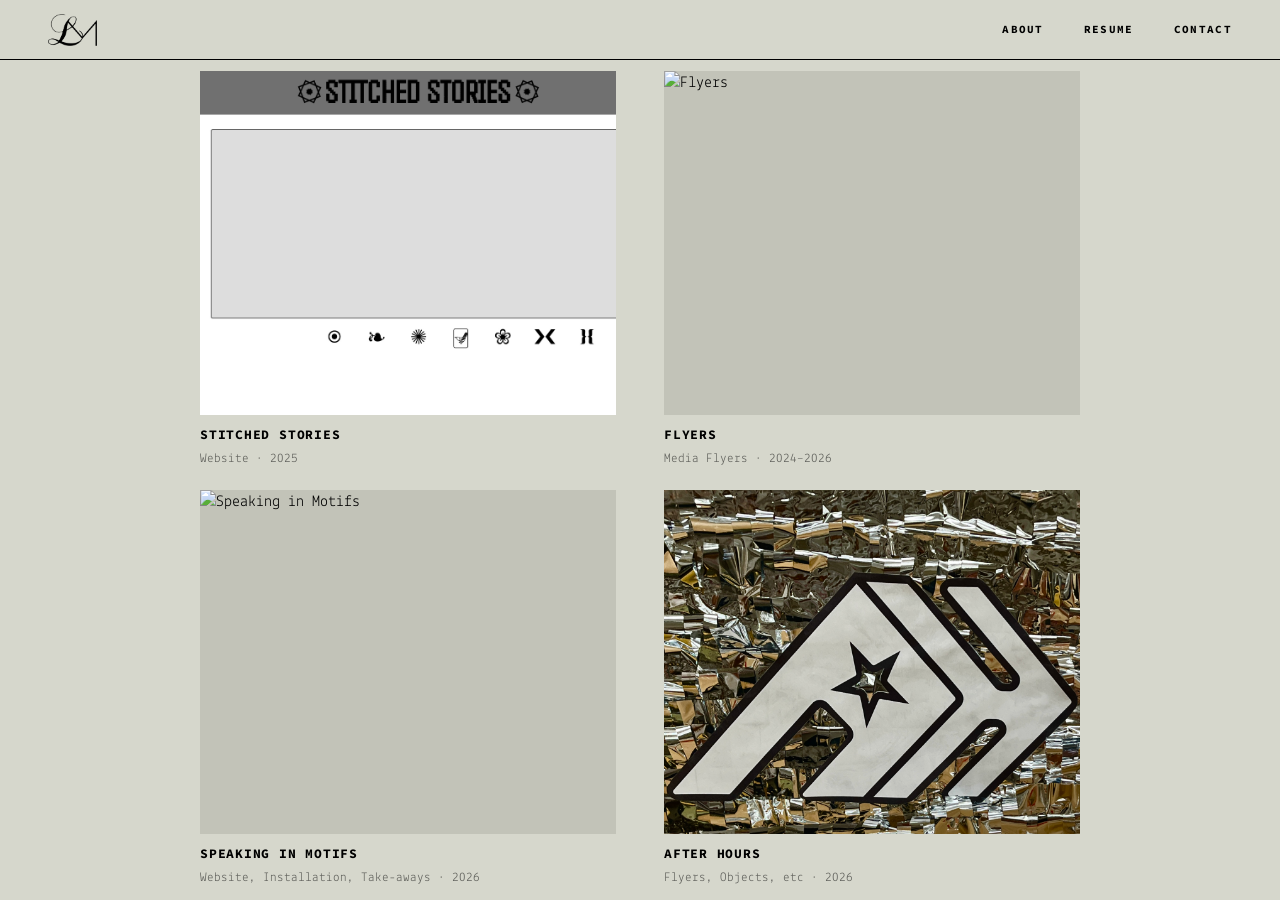
==== index.html @ fa33865d "Initial portfolio build — Leya Muwakki - Full site: index, about, contact, resume, and 4 project pag" ====
<!DOCTYPE html>
<html lang="en">
<head>
  <meta charset="UTF-8">
  <meta name="viewport" content="width=device-width, initial-scale=1.0">
  <title>Leya Muwakki</title>
  <link rel="icon" href="Favicon%20copy.ico" type="image/x-icon">
  <link href="https://fonts.googleapis.com/css2?family=Lekton:ital,wght@0,400;0,700;1,400&family=Source+Code+Pro:ital,wght@0,200..900;1,200..900&display=swap" rel="stylesheet">
  <link rel="stylesheet" href="styles.css">
</head>
<body>
  <header>
    <div class="logo">
      <a href="index.html"><img src="logo.png" alt="Leya Muwakki"></a>
    </div>
    <nav>
      <a href="about.html">About</a>
      <a href="resume.html">Resume</a>
      <a href="contact.html">Contact</a>
    </nav>
  </header>

  <main>
    <div class="landing-container">
      <div class="projects-grid">

        <a class="project-card" href="stitched-stories.html">
          <div class="project-card-img">
            <img src="Stiched%20Stories/documentation_img/Screenshot%202025-03-05%20at%208.58.04%20AM.jpg" alt="Stitched Stories">
          </div>
          <div class="project-card-label">
            <h2>Stitched Stories</h2>
            <p>Website &middot; 2025</p>
          </div>
        </a>

        <a class="project-card" href="flyers.html">
          <div class="project-card-img">
            <img src="Flyers/documentation_img/addcollage.jpg" alt="Flyers">
          </div>
          <div class="project-card-label">
            <h2>Flyers</h2>
            <p>Media Flyers &middot; 2024&ndash;2026</p>
          </div>
        </a>

        <a class="project-card" href="speaking-in-motifs.html">
          <div class="project-card-img">
            <img src="Speaking%20in%20Motifs/documentation_img/LeyaMuwakki_6.jpg" alt="Speaking in Motifs">
          </div>
          <div class="project-card-label">
            <h2>Speaking in Motifs</h2>
            <p>Website, Installation, Take-aways &middot; 2026</p>
          </div>
        </a>

        <a class="project-card" href="after-hours.html">
          <div class="project-card-img">
            <img src="After%20Hours/documentation_img/image%201.jpg" alt="After Hours">
          </div>
          <div class="project-card-label">
            <h2>After Hours</h2>
            <p>Flyers, Objects, etc &middot; 2026</p>
          </div>
        </a>

      </div>
    </div>
  </main>

  <script src="script.js"></script>
</body>
</html>
---- styles.css ----
@import url('https://fonts.googleapis.com/css2?family=Lekton:ital,wght@0,400;0,700;1,400&family=Source+Code+Pro:ital,wght@0,200..900;1,200..900&display=swap');

*, *::before, *::after {
  box-sizing: border-box;
  margin: 0;
  padding: 0;
}

:root {
  --bg: #d6d7cc;
  --text: #000000;
  --header-height: 60px;
}

html {
  scroll-behavior: smooth;
}

body {
  background-color: var(--bg);
  color: var(--text);
  font-family: 'Lekton', monospace;
  font-size: 16px;
  line-height: 1.6;
  min-height: 100vh;
  opacity: 0;
  animation: fadeIn 0.5s ease forwards;
}

@keyframes fadeIn {
  to { opacity: 1; }
}

/* ─── HEADER ─── */

header {
  position: fixed;
  top: 0;
  left: 0;
  right: 0;
  height: var(--header-height);
  background-color: var(--bg);
  display: flex;
  align-items: center;
  justify-content: space-between;
  padding: 0 48px;
  z-index: 100;
  border-bottom: 1px solid var(--text);
}

.logo a {
  display: block;
  line-height: 0;
}

.logo img {
  height: 32px;
  width: auto;
  display: block;
}

nav {
  display: flex;
  gap: 40px;
  align-items: center;
}

nav a {
  font-family: 'Source Code Pro', monospace;
  font-weight: 700;
  font-size: 11px;
  letter-spacing: 0.12em;
  text-transform: uppercase;
  color: var(--text);
  text-decoration: none;
  transition: opacity 0.2s ease;
  position: relative;
}

nav a::after {
  content: '';
  position: absolute;
  bottom: -2px;
  left: 0;
  width: 0;
  height: 1px;
  background: var(--text);
  transition: width 0.25s ease;
}

nav a:hover::after {
  width: 100%;
}

nav a:hover {
  opacity: 0.55;
}

/* ─── MAIN ─── */

main {
  padding-top: var(--header-height);
  min-height: 100vh;
}

/* ─── LANDING PAGE ─── */

.landing-container {
  height: calc(100vh - var(--header-height));
  display: flex;
  align-items: center;
  justify-content: center;
  padding: 28px 48px;
}

.projects-grid {
  display: grid;
  grid-template-columns: repeat(2, 1fr);
  gap: 20px 48px;
  max-width: 880px;
  width: 100%;
}

.project-card {
  display: block;
  text-decoration: none;
  color: var(--text);
}

.project-card-img {
  width: 100%;
  /* fit two rows + labels + gaps inside the viewport */
  height: calc((100vh - var(--header-height) - 56px - 20px - 76px) / 2);
  overflow: hidden;
  background-color: #c2c3b8;
}

.project-card-img img {
  width: 100%;
  height: 100%;
  object-fit: cover;
  display: block;
  transition: transform 0.5s ease, filter 0.5s ease;
}

.project-card:hover .project-card-img img {
  transform: scale(1.04);
  filter: brightness(0.88);
}

.project-card-label {
  margin-top: 10px;
}

.project-card-label h2 {
  font-family: 'Source Code Pro', monospace;
  font-weight: 700;
  font-size: 13px;
  letter-spacing: 0.06em;
  text-transform: uppercase;
}

.project-card-label p {
  font-family: 'Lekton', monospace;
  font-size: 13px;
  opacity: 0.55;
  margin-top: 3px;
}

/* ─── PROJECT PAGE ─── */

.project-page {
  padding: 64px 48px 96px;
  display: grid;
  grid-template-columns: 1fr 1fr;
  gap: 72px;
  max-width: 1180px;
  margin: 0 auto;
}

.project-left {
  display: flex;
  flex-direction: column;
  gap: 52px;
}

.carousel-section > h3 {
  font-family: 'Source Code Pro', monospace;
  font-weight: 700;
  font-size: 10px;
  letter-spacing: 0.18em;
  text-transform: uppercase;
  opacity: 0.45;
  margin-bottom: 14px;
}

/* ─── CAROUSEL ─── */

.carousel {
  position: relative;
  width: 100%;
  overflow: hidden;
  background: #c2c3b8;
}

.carousel-track {
  display: flex;
  transition: transform 0.45s cubic-bezier(0.4, 0, 0.2, 1);
}

.carousel-track img {
  width: 100%;
  flex-shrink: 0;
  aspect-ratio: 4 / 3;
  object-fit: cover;
  display: block;
}

.carousel-btn {
  position: absolute;
  top: 50%;
  transform: translateY(-50%);
  background: var(--bg);
  border: 1px solid var(--text);
  color: var(--text);
  width: 34px;
  height: 34px;
  display: flex;
  align-items: center;
  justify-content: center;
  cursor: pointer;
  font-size: 14px;
  z-index: 2;
  transition: background 0.2s ease, color 0.2s ease;
  line-height: 1;
}

.carousel-btn:hover {
  background: var(--text);
  color: var(--bg);
}

.carousel-btn.prev { left: 10px; }
.carousel-btn.next { right: 10px; }

.carousel-dots {
  display: flex;
  justify-content: center;
  gap: 8px;
  margin-top: 12px;
}

.carousel-dot {
  width: 5px;
  height: 5px;
  background: var(--text);
  opacity: 0.2;
  border-radius: 50%;
  cursor: pointer;
  transition: opacity 0.2s ease;
}

.carousel-dot.active {
  opacity: 1;
}

/* ─── PROJECT RIGHT ─── */

.project-right {
  padding-top: 4px;
}

.project-meta {
  margin-bottom: 48px;
}

.project-meta h1 {
  font-family: 'Source Code Pro', monospace;
  font-weight: 700;
  font-size: clamp(26px, 3vw, 40px);
  line-height: 1.1;
  letter-spacing: -0.01em;
  margin-bottom: 28px;
}

.meta-row {
  display: flex;
  gap: 48px;
  margin-bottom: 20px;
}

.meta-item label {
  font-family: 'Source Code Pro', monospace;
  font-weight: 700;
  font-size: 10px;
  letter-spacing: 0.16em;
  text-transform: uppercase;
  opacity: 0.45;
  display: block;
  margin-bottom: 4px;
}

.meta-item span {
  font-family: 'Lekton', monospace;
  font-size: 14px;
}

.project-description h3 {
  font-family: 'Source Code Pro', monospace;
  font-weight: 700;
  font-size: 10px;
  letter-spacing: 0.18em;
  text-transform: uppercase;
  opacity: 0.45;
  margin-bottom: 14px;
}

.project-description p {
  font-family: 'Lekton', monospace;
  font-size: 15px;
  line-height: 1.8;
  max-width: 460px;
}

/* ─── SIMPLE PAGES (About, Resume, Contact) ─── */

.simple-page {
  padding: 72px 48px 96px;
  max-width: 680px;
}

.simple-page h1 {
  font-family: 'Source Code Pro', monospace;
  font-weight: 700;
  font-size: clamp(28px, 4vw, 48px);
  letter-spacing: -0.01em;
  margin-bottom: 48px;
}

.simple-page p {
  font-family: 'Lekton', monospace;
  font-size: 15px;
  line-height: 1.85;
  margin-bottom: 20px;
}

/* ─── ABOUT ─── */

.about-page {
  padding: 72px 48px 96px;
  max-width: 960px;
}

.about-page h1 {
  font-family: 'Source Code Pro', monospace;
  font-weight: 700;
  font-size: clamp(28px, 4vw, 48px);
  letter-spacing: -0.01em;
  margin-bottom: 48px;
}

.about-body {
  display: grid;
  grid-template-columns: 280px 1fr;
  gap: 56px;
  align-items: start;
}

.about-headshot {
  width: 100%;
  aspect-ratio: 3 / 4;
  object-fit: cover;
  object-position: top;
  display: block;
}

.about-body p {
  font-family: 'Lekton', monospace;
  font-size: 15px;
  line-height: 1.85;
}

@media (max-width: 640px) {
  .about-page {
    padding: 48px 24px 72px;
  }

  .about-body {
    grid-template-columns: 1fr;
    gap: 32px;
  }

  .about-headshot {
    max-width: 240px;
  }
}

/* ─── CONTACT ─── */

.contact-links {
  display: flex;
  flex-direction: column;
  gap: 32px;
}

.contact-link {
  display: flex;
  flex-direction: column;
  gap: 6px;
}

.contact-link label {
  font-family: 'Source Code Pro', monospace;
  font-weight: 700;
  font-size: 10px;
  letter-spacing: 0.18em;
  text-transform: uppercase;
  opacity: 0.45;
}

.contact-link a,
.contact-link span {
  font-family: 'Lekton', monospace;
  font-size: 16px;
  color: var(--text);
  text-decoration: none;
  display: inline-block;
  transition: opacity 0.2s ease;
}

.contact-link a {
  border-bottom: 1px solid var(--text);
  padding-bottom: 1px;
}

.contact-link a:hover {
  opacity: 0.45;
}

/* ─── RESUME PAGE ─── */

.resume-page {
  padding: 72px 48px 96px;
  max-width: 900px;
  margin: 0 auto;
}

.resume-page h1 {
  font-family: 'Source Code Pro', monospace;
  font-weight: 700;
  font-size: clamp(28px, 4vw, 48px);
  letter-spacing: -0.01em;
  margin-bottom: 48px;
  text-align: center;
}

/* ─── RESUME ─── */

.resume-doc {
  max-width: 780px;
  margin: 0 auto;
  box-shadow: 0 4px 32px rgba(0, 0, 0, 0.14);
}

.resume-doc img {
  width: 100%;
  display: block;
  image-rendering: high-quality;
}

/* ─── RESPONSIVE ─── */

@media (max-width: 900px) {
  .project-page {
    grid-template-columns: 1fr;
    gap: 48px;
    padding: 48px 32px 72px;
  }
}

@media (max-width: 640px) {
  header {
    padding: 0 24px;
  }

  nav {
    gap: 20px;
  }

  .landing-container {
    height: auto;
    padding: 40px 24px 56px;
    align-items: flex-start;
  }

  .projects-grid {
    grid-template-columns: 1fr;
    gap: 36px;
  }

  .project-card-img {
    height: 56vw;
  }

  .project-page {
    padding: 40px 24px 64px;
  }

  .simple-page {
    padding: 48px 24px 72px;
  }

  .meta-row {
    gap: 28px;
  }
}
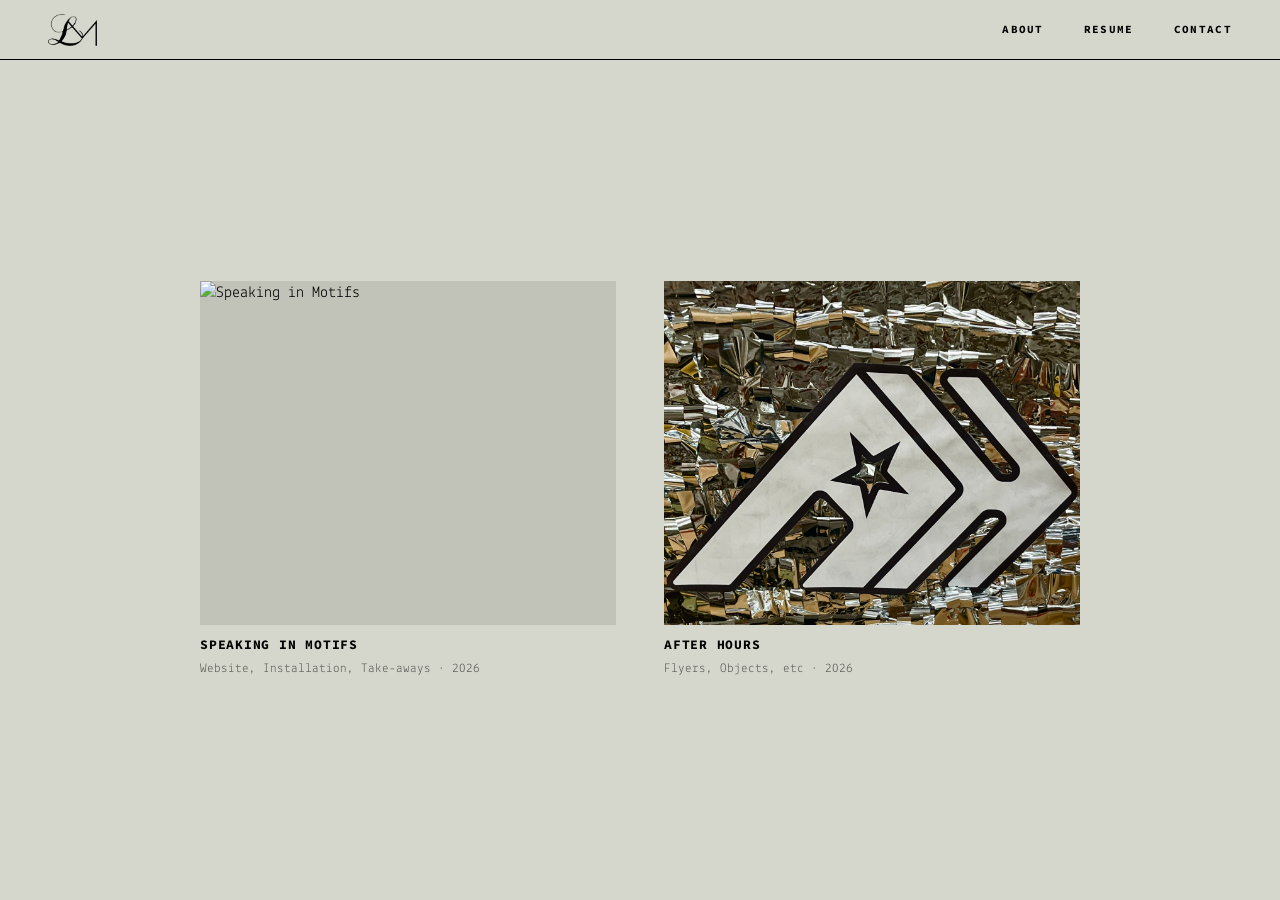
==== commit cab414f8: "Rebuild After Hours page with stacked section layout and add scroll hint - Restructured after-hours." ====
--- a/index.html
+++ b/index.html
@@ -24,6 +24,7 @@
     <div class="landing-container">
       <div class="projects-grid">
 
+        <!-- HIDDEN — Stitched Stories (re-add card here to restore)
         <a class="project-card" href="stitched-stories.html">
           <div class="project-card-img">
             <img src="Stiched%20Stories/documentation_img/Screenshot%202025-03-05%20at%208.58.04%20AM.jpg" alt="Stitched Stories">
@@ -33,7 +34,9 @@
             <p>Website &middot; 2025</p>
           </div>
         </a>
+        -->
 
+        <!-- HIDDEN — Flyers (re-add card here to restore)
         <a class="project-card" href="flyers.html">
           <div class="project-card-img">
             <img src="Flyers/documentation_img/addcollage.jpg" alt="Flyers">
@@ -43,6 +46,7 @@
             <p>Media Flyers &middot; 2024&ndash;2026</p>
           </div>
         </a>
+        -->
 
         <a class="project-card" href="speaking-in-motifs.html">
           <div class="project-card-img">
@@ -56,7 +60,7 @@
 
         <a class="project-card" href="after-hours.html">
           <div class="project-card-img">
-            <img src="After%20Hours/documentation_img/image%201.jpg" alt="After Hours">
+            <img src="After%20Hours/1_overview/image%201.jpg" alt="After Hours">
           </div>
           <div class="project-card-label">
             <h2>After Hours</h2>
--- a/styles.css
+++ b/styles.css
@@ -57,6 +57,12 @@
   height: 32px;
   width: auto;
   display: block;
+  transition: transform 0.25s ease, filter 0.25s ease;
+}
+
+.logo a:hover img {
+  transform: scale(1.12);
+  filter: drop-shadow(0 0 6px rgba(0, 0, 0, 0.18));
 }
 
 nav {
@@ -468,6 +474,154 @@
   image-rendering: high-quality;
 }
 
+/* ─── SCROLL HINT ─── */
+
+.scroll-hint {
+  position: fixed;
+  bottom: 32px;
+  right: 40px;
+  font-family: 'Source Code Pro', monospace;
+  font-size: 18px;
+  color: var(--text);
+  opacity: 0.35;
+  pointer-events: none;
+}
+
+.scroll-hint.bounce-down {
+  animation: scrollBounceDown 2.6s ease-in-out infinite;
+}
+
+.scroll-hint.bounce-up {
+  animation: scrollBounceUp 2.6s ease-in-out infinite;
+}
+
+@keyframes scrollBounceDown {
+  0%, 100% { transform: translateY(0); }
+  50% { transform: translateY(6px); }
+}
+
+@keyframes scrollBounceUp {
+  0%, 100% { transform: translateY(0); }
+  50% { transform: translateY(-6px); }
+}
+
+.scroll-hint.double-bounce-down {
+  animation: scrollDoubleBounceDown 2.6s ease-in-out;
+}
+
+.scroll-hint.double-bounce-up {
+  animation: scrollDoubleBounceUp 2.6s ease-in-out;
+}
+
+@keyframes scrollDoubleBounceDown {
+  0%   { transform: translateY(0); }
+  20%  { transform: translateY(8px); }
+  40%  { transform: translateY(0); }
+  60%  { transform: translateY(8px); }
+  80%  { transform: translateY(0); }
+  100% { transform: translateY(0); }
+}
+
+@keyframes scrollDoubleBounceUp {
+  0%   { transform: translateY(0); }
+  20%  { transform: translateY(-8px); }
+  40%  { transform: translateY(0); }
+  60%  { transform: translateY(-8px); }
+  80%  { transform: translateY(0); }
+  100% { transform: translateY(0); }
+}
+
+/* ─── AFTER HOURS STACKED LAYOUT ─── */
+
+.ah-page {
+  padding: 64px 48px 96px;
+  max-width: 1180px;
+  margin: 0 auto;
+}
+
+.ah-section {
+  display: grid;
+  grid-template-columns: 1fr 1fr;
+  gap: 72px;
+  padding-bottom: 80px;
+  margin-bottom: 80px;
+  border-bottom: 1px solid rgba(0, 0, 0, 0.12);
+}
+
+.ah-section:last-child {
+  border-bottom: none;
+  padding-bottom: 0;
+  margin-bottom: 0;
+}
+
+.ah-col-image img {
+  width: 100%;
+  aspect-ratio: 4 / 3;
+  object-fit: cover;
+  display: block;
+}
+
+.ah-col-text {
+  padding-top: 4px;
+}
+
+.ah-section-num {
+  font-family: 'Source Code Pro', monospace;
+  font-weight: 700;
+  font-size: 10px;
+  letter-spacing: 0.18em;
+  opacity: 0.45;
+  display: block;
+  margin-bottom: 10px;
+}
+
+.ah-section-title {
+  font-family: 'Source Code Pro', monospace;
+  font-weight: 700;
+  font-size: clamp(15px, 1.8vw, 22px);
+  letter-spacing: -0.01em;
+  line-height: 1.2;
+  margin-bottom: 28px;
+}
+
+.ah-body p {
+  font-family: 'Lekton', monospace;
+  font-size: 15px;
+  line-height: 1.8;
+  margin-bottom: 12px;
+}
+
+.ah-body p:last-child {
+  margin-bottom: 0;
+}
+
+.ah-body ul {
+  font-family: 'Lekton', monospace;
+  font-size: 15px;
+  line-height: 1.8;
+  padding-left: 18px;
+  margin-bottom: 12px;
+}
+
+@media (max-width: 900px) {
+  .ah-page {
+    padding: 48px 32px 72px;
+  }
+
+  .ah-section {
+    grid-template-columns: 1fr;
+    gap: 36px;
+    padding-bottom: 56px;
+    margin-bottom: 56px;
+  }
+}
+
+@media (max-width: 640px) {
+  .ah-page {
+    padding: 40px 24px 64px;
+  }
+}
+
 /* ─── RESPONSIVE ─── */
 
 @media (max-width: 900px) {
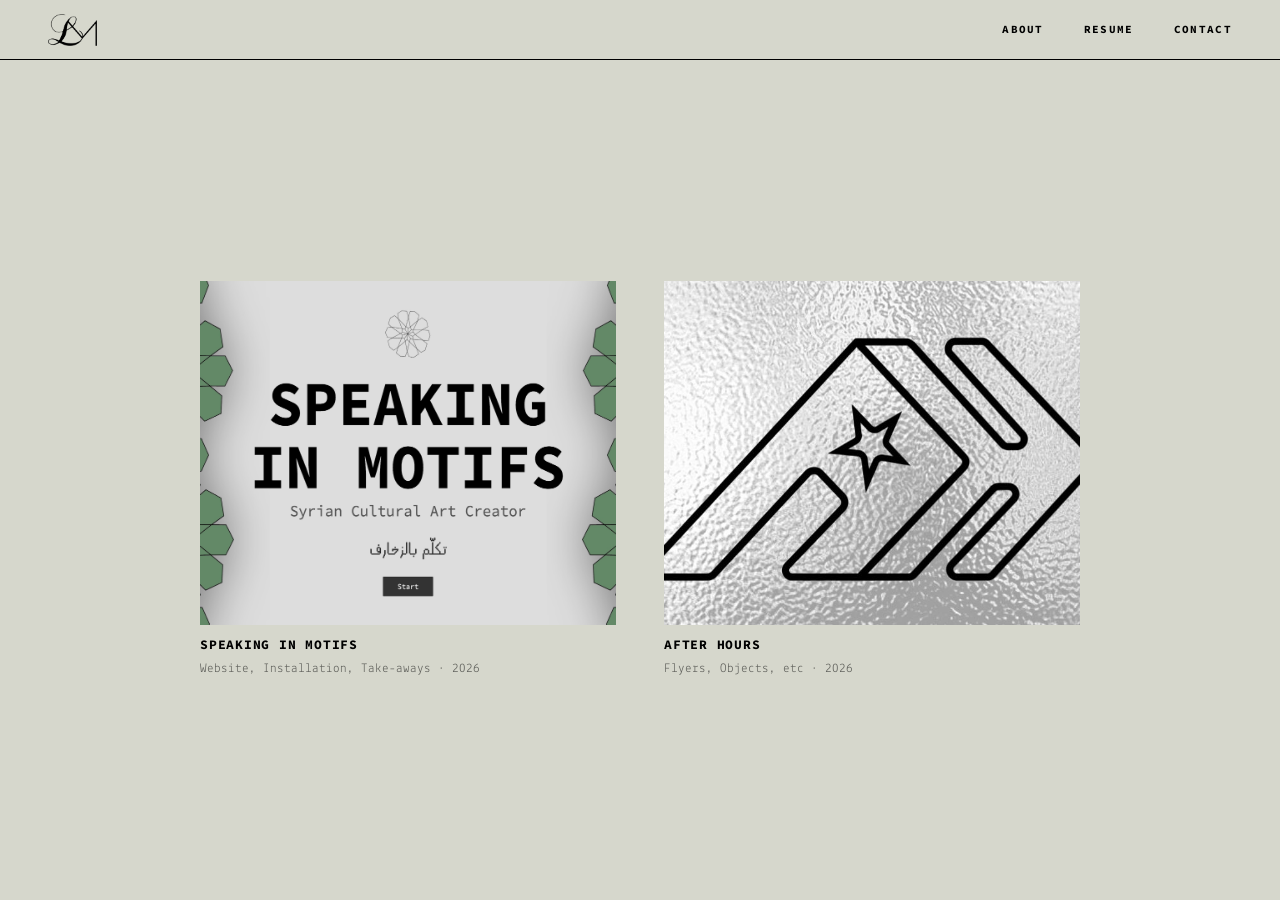
==== commit 5c34e336: "Rebuild Speaking in Motifs page and update image ratios - Rebuilt speaking-in-motifs.html with stack" ====
--- a/index.html
+++ b/index.html
@@ -50,7 +50,7 @@
 
         <a class="project-card" href="speaking-in-motifs.html">
           <div class="project-card-img">
-            <img src="Speaking%20in%20Motifs/documentation_img/LeyaMuwakki_6.jpg" alt="Speaking in Motifs">
+            <img src="Speaking%20in%20Motifs/sim_cover.jpeg" alt="Speaking in Motifs">
           </div>
           <div class="project-card-label">
             <h2>Speaking in Motifs</h2>
--- a/styles.css
+++ b/styles.css
@@ -217,9 +217,14 @@
 .carousel-track img {
   width: 100%;
   flex-shrink: 0;
-  aspect-ratio: 4 / 3;
+  aspect-ratio: 16 / 9;
   object-fit: cover;
   display: block;
+}
+
+.ah-section.ah-overview .carousel-track img {
+  aspect-ratio: 3 / 4;
+  height: unset;
 }
 
 .carousel-btn {
@@ -474,6 +479,15 @@
   image-rendering: high-quality;
 }
 
+/* ─── IMAGE PLACEHOLDER ─── */
+
+.img-placeholder {
+  width: 100%;
+  aspect-ratio: 4 / 3;
+  background-color: #c2c3b8;
+  display: block;
+}
+
 /* ─── SCROLL HINT ─── */
 
 .scroll-hint {
@@ -556,9 +570,14 @@
 
 .ah-col-image img {
   width: 100%;
-  aspect-ratio: 4 / 3;
+  aspect-ratio: 16 / 9;
   object-fit: cover;
   display: block;
+}
+
+.ah-section.ah-overview .ah-col-image img {
+  aspect-ratio: 3 / 4;
+  max-height: unset;
 }
 
 .ah-col-text {
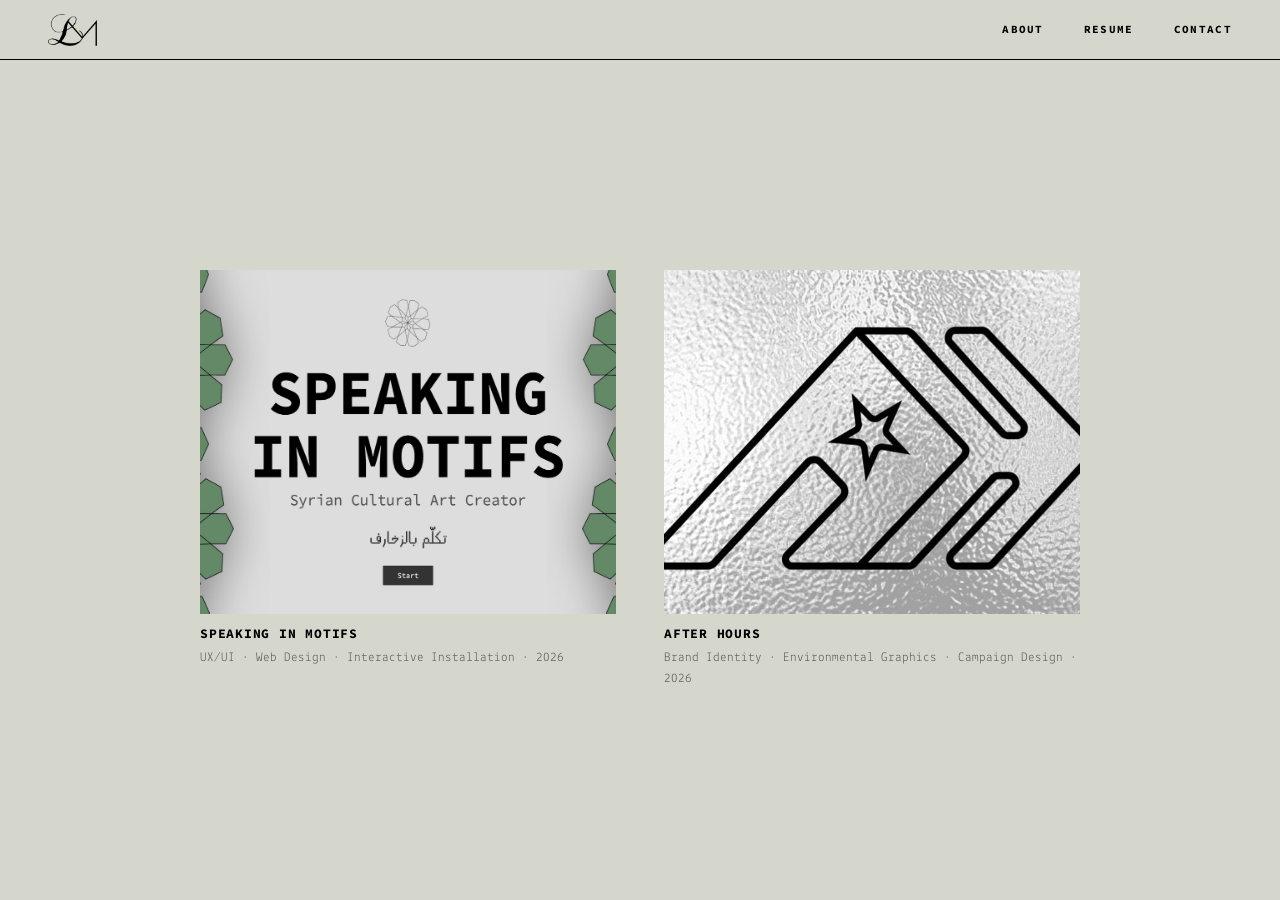
==== commit 14bc6d20: "Update about bio, project type labels, and add resume PDF download - Rewrote About page bio to refle" ====
--- a/index.html
+++ b/index.html
@@ -54,7 +54,7 @@
           </div>
           <div class="project-card-label">
             <h2>Speaking in Motifs</h2>
-            <p>Website, Installation, Take-aways &middot; 2026</p>
+            <p>UX/UI &middot; Web Design &middot; Interactive Installation &middot; 2026</p>
           </div>
         </a>
 
@@ -64,7 +64,7 @@
           </div>
           <div class="project-card-label">
             <h2>After Hours</h2>
-            <p>Flyers, Objects, etc &middot; 2026</p>
+            <p>Brand Identity &middot; Environmental Graphics &middot; Campaign Design &middot; 2026</p>
           </div>
         </a>
 
--- a/styles.css
+++ b/styles.css
@@ -316,6 +316,20 @@
   font-size: 14px;
 }
 
+.project-link {
+  font-family: 'Lekton', monospace;
+  font-size: 14px;
+  color: var(--text);
+  text-decoration: none;
+  border-bottom: 1px solid var(--text);
+  padding-bottom: 1px;
+  transition: opacity 0.2s ease;
+}
+
+.project-link:hover {
+  opacity: 0.45;
+}
+
 .project-description h3 {
   font-family: 'Source Code Pro', monospace;
   font-weight: 700;
@@ -456,13 +470,33 @@
   margin: 0 auto;
 }
 
+.resume-header {
+  display: flex;
+  align-items: baseline;
+  justify-content: space-between;
+  margin-bottom: 48px;
+}
+
 .resume-page h1 {
   font-family: 'Source Code Pro', monospace;
   font-weight: 700;
   font-size: clamp(28px, 4vw, 48px);
   letter-spacing: -0.01em;
-  margin-bottom: 48px;
-  text-align: center;
+  margin-bottom: 0;
+}
+
+.resume-download {
+  font-family: 'Lekton', monospace;
+  font-size: 14px;
+  color: var(--text);
+  text-decoration: none;
+  border-bottom: 1px solid var(--text);
+  padding-bottom: 1px;
+  transition: opacity 0.2s ease;
+}
+
+.resume-download:hover {
+  opacity: 0.45;
 }
 
 /* ─── RESUME ─── */
@@ -555,7 +589,7 @@
 
 .ah-section {
   display: grid;
-  grid-template-columns: 1fr 1fr;
+  grid-template-columns: 1.35fr 1fr;
   gap: 72px;
   padding-bottom: 80px;
   margin-bottom: 80px;
@@ -597,7 +631,7 @@
 .ah-section-title {
   font-family: 'Source Code Pro', monospace;
   font-weight: 700;
-  font-size: clamp(15px, 1.8vw, 22px);
+  font-size: clamp(17px, 1.8vw, 22px);
   letter-spacing: -0.01em;
   line-height: 1.2;
   margin-bottom: 28px;
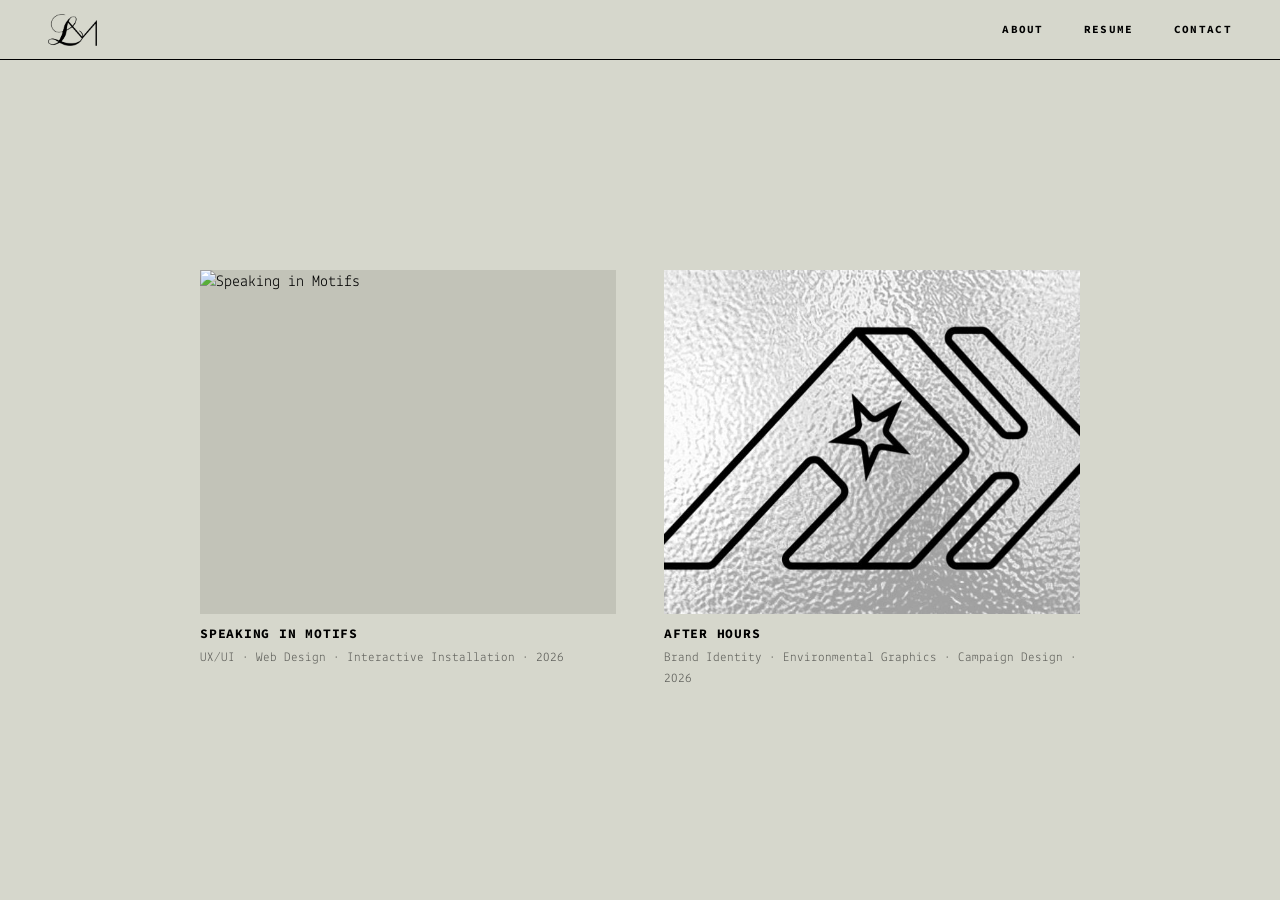
==== commit 5aaf5cde: "Update Speaking in Motifs landing page cover image to cover.jpg Co-Authored-By: Claude Sonnet 4.6 <n" ====
--- a/index.html
+++ b/index.html
@@ -50,7 +50,7 @@
 
         <a class="project-card" href="speaking-in-motifs.html">
           <div class="project-card-img">
-            <img src="Speaking%20in%20Motifs/sim_cover.jpeg" alt="Speaking in Motifs">
+            <img src="Speaking%20in%20Motifs/cover.jpg" alt="Speaking in Motifs">
           </div>
           <div class="project-card-label">
             <h2>Speaking in Motifs</h2>
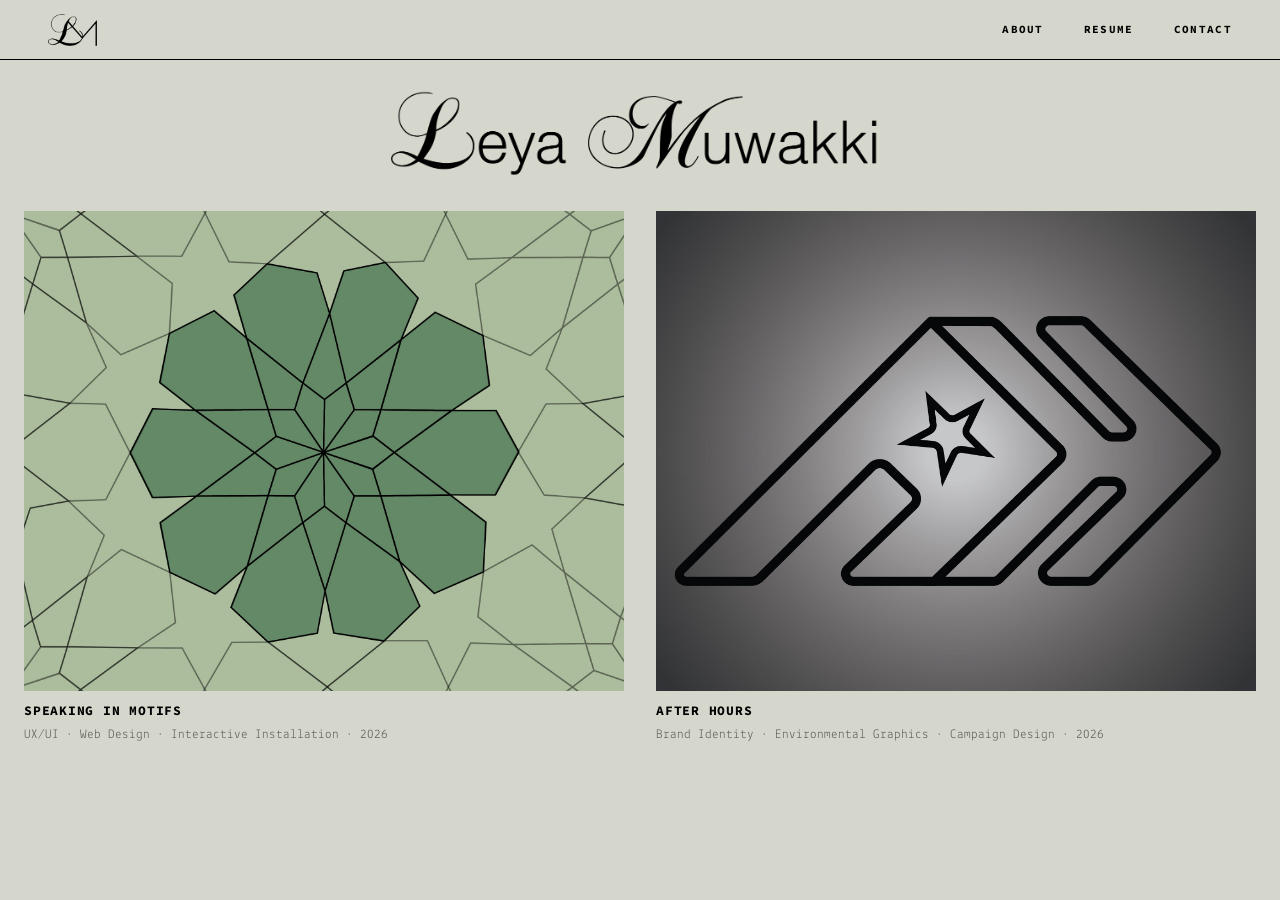
==== commit 2b6aacf2: "Add name title, resize project grid, update covers, fix about and contact layout - Added LOGOfullnam" ====
--- a/index.html
+++ b/index.html
@@ -22,6 +22,9 @@
 
   <main>
     <div class="landing-container">
+      <div class="landing-title">
+        <img src="LOGOfullname.png" alt="Leya Muwakki">
+      </div>
       <div class="projects-grid">
 
         <!-- HIDDEN — Stitched Stories (re-add card here to restore)
@@ -60,7 +63,7 @@
 
         <a class="project-card" href="after-hours.html">
           <div class="project-card-img">
-            <img src="After%20Hours/1_overview/image%201.jpg" alt="After Hours">
+            <img src="After%20Hours/ahcover.jpg" alt="After Hours">
           </div>
           <div class="project-card-label">
             <h2>After Hours</h2>
--- a/styles.css
+++ b/styles.css
@@ -114,16 +114,24 @@
 .landing-container {
   height: calc(100vh - var(--header-height));
   display: flex;
+  flex-direction: column;
   align-items: center;
-  justify-content: center;
-  padding: 28px 48px;
+  justify-content: flex-start;
+  gap: 28px;
+  padding: 20px 24px;
+}
+
+.landing-title img {
+  max-width: 520px;
+  width: 100%;
+  display: block;
 }
 
 .projects-grid {
   display: grid;
   grid-template-columns: repeat(2, 1fr);
-  gap: 20px 48px;
-  max-width: 880px;
+  gap: 16px 32px;
+  max-width: 1300px;
   width: 100%;
 }
 
@@ -135,8 +143,7 @@
 
 .project-card-img {
   width: 100%;
-  /* fit two rows + labels + gaps inside the viewport */
-  height: calc((100vh - var(--header-height) - 56px - 20px - 76px) / 2);
+  aspect-ratio: 5 / 4;
   overflow: hidden;
   background-color: #c2c3b8;
 }
@@ -351,7 +358,8 @@
 
 .simple-page {
   padding: 72px 48px 96px;
-  max-width: 680px;
+  max-width: 900px;
+  margin: 0 auto;
 }
 
 .simple-page h1 {
@@ -372,8 +380,8 @@
 /* ─── ABOUT ─── */
 
 .about-page {
-  padding: 72px 48px 96px;
-  max-width: 960px;
+  padding: 72px 64px 96px;
+  width: 100%;
 }
 
 .about-page h1 {
@@ -382,17 +390,23 @@
   font-size: clamp(28px, 4vw, 48px);
   letter-spacing: -0.01em;
   margin-bottom: 48px;
+  max-width: 900px;
+  margin-left: auto;
+  margin-right: auto;
 }
 
 .about-body {
   display: grid;
-  grid-template-columns: 280px 1fr;
-  gap: 56px;
-  align-items: start;
+  grid-template-columns: 1fr 1fr;
+  gap: 64px;
+  align-items: center;
+  max-width: 900px;
+  margin: 0 auto;
 }
 
 .about-headshot {
   width: 100%;
+  max-height: calc(100vh - var(--header-height) - 144px);
   aspect-ratio: 3 / 4;
   object-fit: cover;
   object-position: top;
